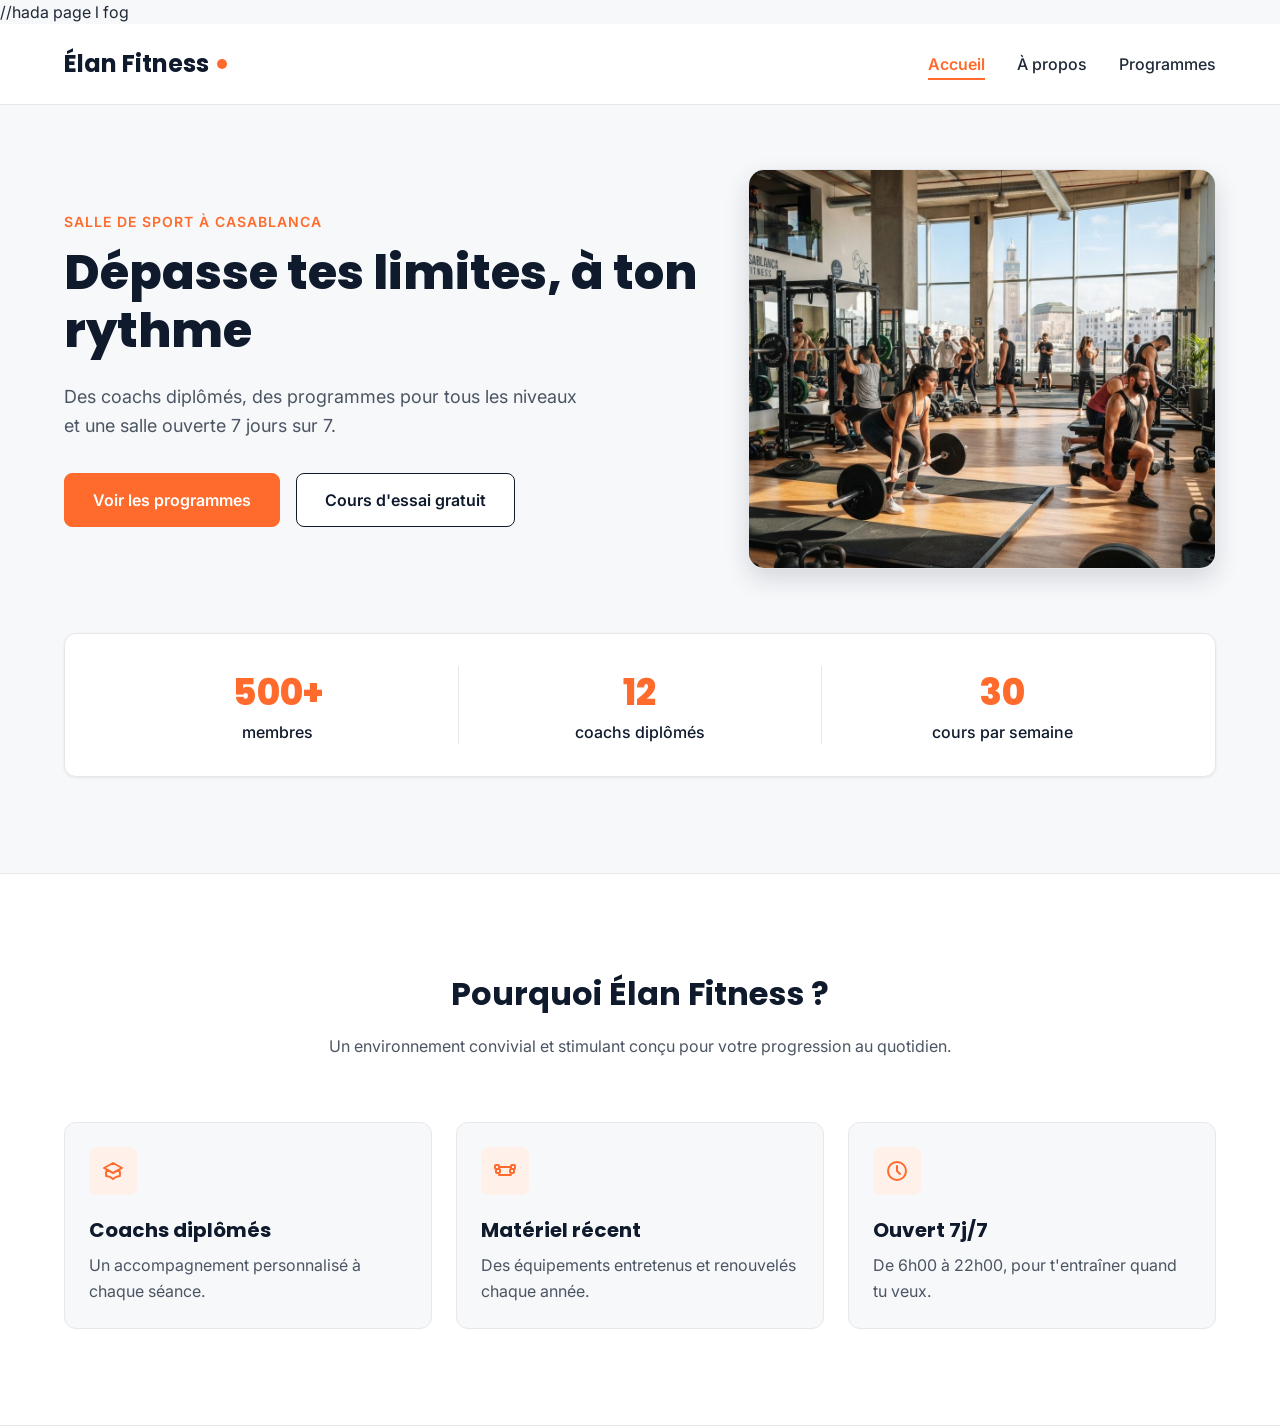
==== Amélioration d'un site web de Fitness/index.html @ 56b57215 "frist commit" ====
//hada page l fog

<!DOCTYPE html>
<html lang="fr">
<head>
  <meta charset="UTF-8">
  <meta name="viewport" content="width=device-width, initial-scale=1">
  <meta name="description" content="Élan Fitness, salle de sport à Casablanca : musculation, yoga, cardio et boxe fitness avec des coachs diplômés. Réservez votre cours d'essai gratuit.">
  <title>Élan Fitness | Salle de sport à Casablanca</title>

  <link rel="preconnect" href="https://fonts.googleapis.com">
  <link rel="preconnect" href="https://fonts.gstatic.com" crossorigin>
  <link href="https://fonts.googleapis.com/css2?family=Inter:wght@400;500;600&family=Poppins:wght@600;700;800&display=swap" rel="stylesheet">

  <link rel="stylesheet" href="style.css">
</head>

<body>

  <header class="en-tete">
    <div class="conteneur en-tete-contenu">
      <a href="#accueil" class="logo">Élan Fitness</a>

      <nav aria-label="Navigation principale">
        <ul class="menu">
          <li><a href="#accueil" class="lien-actif">Accueil</a></li>
          <li><a href="index2.html">À propos</a></li>
          <li><a href="#programmes">Programmes</a></li>
        </ul>
      </nav>
    </div>
  </header>

  <main>
     <section id="accueil" class="hero">
      <div class="conteneur">

        <div class="hero-contenu">
          <div class="hero-texte">
            <p class="sur-titre">Salle de sport à Casablanca</p>
            <h1>Dépasse tes limites, à ton rythme</h1>
            <p class="hero-description">
              Des coachs diplômés, des programmes pour tous les niveaux et une salle ouverte 7 jours sur 7.
            </p>
            <div class="boutons">
              <a href="#programmes" class="bouton bouton-principal">Voir les programmes</a>
              <a href="#contact" class="bouton bouton-secondaire">Cours d'essai gratuit</a>
            </div>
          </div>

          <img class="hero-image" src="img/hero.jpg" alt="Des personnes s'entraînent dans une salle de sport lumineuse à Casablanca">
        </div>

        <div class="chiffres">
          <div class="chiffre">
            <p class="chiffre-nombre">500+</p>
            <p>membres</p>
          </div>
          <div class="chiffre">
            <p class="chiffre-nombre">12</p>
            <p>coachs diplômés</p>
          </div>
          <div class="chiffre">
            <p class="chiffre-nombre">30</p>
            <p>cours par semaine</p>
          </div>
        </div>

      </div>
    </section>

    <section class="section section-blanche">
      <div class="conteneur">

        <div class="section-titre">
          <h2>Pourquoi Élan Fitness ?</h2>
          <p>Un environnement convivial et stimulant conçu pour votre progression au quotidien.</p>
        </div>

        <div class="cartes">
          <article class="carte carte-avantage">
            <div class="icone"><img src="img/icone-coach.svg" alt=""></div>
            <h3>Coachs diplômés</h3>
            <p>Un accompagnement personnalisé à chaque séance.</p>
          </article>

          <article class="carte carte-avantage">
            <div class="icone"><img src="img/icone-materiel.svg" alt=""></div>
            <h3>Matériel récent</h3>
            <p>Des équipements entretenus et renouvelés chaque année.</p>
          </article>

          <article class="carte carte-avantage">
            <div class="icone"><img src="img/icone-horloge.svg" alt=""></div>
            <h3>Ouvert 7j/7</h3>
            <p>De 6h00 à 22h00, pour t'entraîner quand tu veux.</p>
          </article>
        </div>

      </div>
    </section>
---- Amélioration d'un site web de Fitness/style.css ----
* {
  box-sizing: border-box;
  margin: 0;
  padding: 0;
}

html {
  scroll-behavior: smooth;
}

body {
  font-family: 'Inter', Arial, sans-serif;
  font-size: 16px;
  line-height: 1.5;
  color: #1F2937;
  background-color: #F7F8FA;
}

h1, h2, h3, h4 {
  font-family: 'Poppins', Arial, sans-serif;
  color: #0F1B2D;
}

a {
  color: inherit;
  text-decoration: none;
}

ul {
  list-style: none;
}

img {
  display: block;
  max-width: 100%;
}

a:focus-visible,
button:focus-visible {
  outline: 3px solid #FF6B2C;
  outline-offset: 2px;
}

.conteneur {
  width: 100%;
  max-width: 1200px;
  margin: 0 auto;
  padding: 0 24px;
}

.section {
  padding: 96px 0;
}

.section-blanche {
  background-color: #FFFFFF;
  border-top: 1px solid #E5E7EB;
  border-bottom: 1px solid #E5E7EB;
}

.section-titre {
  max-width: 640px;
  margin: 0 auto 64px;
  text-align: center;
}

.section-titre h2 {
  font-size: 32px;
  margin-bottom: 16px;
}

.section-titre h3 {
  font-size: 26px;
  margin-bottom: 12px;
}

.section-titre p {
  color: #4B5563;
}

.sur-titre {
  font-size: 14px;
  font-weight: 600;
  color: #FF6B2C;
  text-transform: uppercase;
  letter-spacing: 1px;
  margin-bottom: 12px;
}

.bouton {
  display: inline-block;
  padding: 14px 28px;
  border-radius: 8px;
  font-size: 16px;
  font-weight: 600;
  text-align: center;
  cursor: pointer;
}

.bouton-principal {
  background-color: #FF6B2C;
  border: 1px solid #FF6B2C;
  color: #FFFFFF;
}

.bouton-principal:hover {
  background-color: #F05817;
}

.bouton-secondaire {
  background-color: #FFFFFF;
  border: 1px solid #0F1B2D;
  color: #0F1B2D;
}

.bouton-secondaire:hover {
  background-color: #F3F4F6;
}

.cartes {
  display: flex;
  gap: 24px;
}

.carte {
  flex: 1;
  background-color: #FFFFFF;
  border: 1px solid #E5E7EB;
  border-radius: 12px;
  box-shadow: 0 1px 3px rgba(15, 27, 45, 0.08);
}

.icone {
  width: 48px;
  height: 48px;
  background-color: #FFF0EA;
  border-radius: 8px;
  display: flex;
  align-items: center;
  justify-content: center;
}

.icone img {
  width: 24px;
  height: 24px;
}

.icone-petite {
  width: 32px;
  height: 32px;
  border-radius: 50%;
}

.icone-petite img {
  width: 16px;
  height: 16px;
}

.en-tete {
  position: sticky;
  top: 0;
  z-index: 10;
  background-color: #FFFFFF;
  border-bottom: 1px solid #E5E7EB;
}

.en-tete-contenu {
  height: 80px;
  display: flex;
  align-items: center;
  justify-content: space-between;
}

.logo {
  display: flex;
  align-items: center;
  font-family: 'Poppins', Arial, sans-serif;
  font-size: 24px;
  font-weight: 700;
  color: #0F1B2D;
}

.logo::after {
  content: "";
  width: 10px;
  height: 10px;
  margin-left: 8px;
  background-color: #FF6B2C;
  border-radius: 50%;
}

.menu {
  display: flex;
  gap: 32px;
}

.menu a {
  font-weight: 500;
  padding-bottom: 4px;
  border-bottom: 2px solid transparent;
}

.menu a:hover {
  color: #FF6B2C;
}

.menu .lien-actif {
  color: #FF6B2C;
  font-weight: 600;
  border-bottom-color: #FF6B2C;
}

.hero {
  padding: 64px 0 96px;
}

.hero-contenu {
  display: flex;
  align-items: center;
  gap: 32px;
}

.hero-texte {
  flex: 7;
}

.hero-texte h1 {
  font-size: 48px;
  font-weight: 800;
  line-height: 1.2;
  margin-bottom: 24px;
}

.hero-description {
  max-width: 520px;
  font-size: 18px;
  line-height: 1.6;
  color: #4B5563;
  margin-bottom: 32px;
}

.boutons {
  display: flex;
  flex-wrap: wrap;
  gap: 16px;
}

.hero-image {
  flex: 5;
  min-width: 0;
  height: 400px;
  object-fit: cover;
  border-radius: 16px;
  border: 1px solid #E5E7EB;
  box-shadow: 0 10px 25px rgba(15, 27, 45, 0.15);
}

.chiffres {
  display: flex;
  margin-top: 64px;
  padding: 32px;
  background-color: #FFFFFF;
  border: 1px solid #E5E7EB;
  border-radius: 12px;
  box-shadow: 0 1px 3px rgba(15, 27, 45, 0.08);
}

.chiffre {
  flex: 1;
  text-align: center;
  font-weight: 500;
  color: #0F1B2D;
}

.chiffre + .chiffre {
  border-left: 1px solid #E5E7EB;
}

.chiffre-nombre {
  font-family: 'Poppins', Arial, sans-serif;
  font-size: 36px;
  font-weight: 800;
  color: #FF6B2C;
}

.carte-avantage {
  padding: 24px;
  background-color: #F7F8FA;
  box-shadow: none;
}

.carte-avantage .icone {
  margin-bottom: 20px;
}

.carte-avantage h3 {
  font-size: 20px;
  margin-bottom: 8px;
}

.carte-avantage p {
  color: #4B5563;
  line-height: 1.6;
}

.apropos-contenu {
  display: flex;
  align-items: center;
  gap: 64px;
}

.apropos-texte {
  flex: 7;
}

.apropos-texte h2 {
  font-size: 36px;
  line-height: 1.2;
  margin-bottom: 20px;
}

.apropos-texte p {
  color: #4B5563;
  line-height: 1.7;
  margin-bottom: 16px;
}

.valeurs {
  display: flex;
  gap: 16px;
  margin-top: 32px;
}

.valeur {
  flex: 1;
  display: flex;
  align-items: center;
  gap: 12px;
  padding: 12px 16px;
  background-color: #FFFFFF;
  border: 1px solid #E5E7EB;
  border-radius: 12px;
  font-family: 'Poppins', Arial, sans-serif;
  font-size: 14px;
  font-weight: 600;
  color: #0F1B2D;
}

.apropos-image {
  flex: 5;
  min-width: 0;
  height: 360px;
  object-fit: cover;
  border-radius: 16px;
  box-shadow: 0 10px 25px rgba(15, 27, 45, 0.15);
}

.carte-programme {
  display: flex;
  flex-direction: column;
  overflow: hidden;
}

.carte-programme > img {
  width: 100%;
  height: 200px;
  object-fit: cover;
}

.programme-corps {
  flex: 1;
  display: flex;
  flex-direction: column;
  padding: 20px;
}

.programme-corps h3 {
  font-size: 20px;
  margin-bottom: 8px;
}

.programme-corps p {
  font-size: 15px;
  color: #4B5563;
}

.etiquette {
  align-self: flex-start;
  padding: 4px 10px;
  margin-bottom: 12px;
  border-radius: 6px;
  font-size: 12px;
  font-weight: 600;
}

.etiquette-orange {
  background-color: #FFEDE5;
  color: #C2410C;
}

.etiquette-bleue {
  background-color: #DBEAFE;
  color: #1D4ED8;
}

.etiquette-verte {
  background-color: #D1FAE5;
  color: #047857;
}

.programme-corps .duree {
  display: flex;
  align-items: center;
  gap: 8px;
  margin-top: auto;
  padding-top: 16px;
  border-top: 1px solid #E5E7EB;
  font-size: 13px;
  font-weight: 600;
  color: #0F1B2D;
}

.programme-corps h3 + p {
  margin-bottom: 16px;
}

.duree img {
  width: 16px;
  height: 16px;
}

.formules {
  margin-top: 96px;
}

.formule {
  position: relative;
  display: flex;
  flex-direction: column;
  padding: 28px;
}

.formule h4 {
  font-size: 20px;
}

.prix {
  margin: 8px 0 16px;
  font-family: 'Poppins', Arial, sans-serif;
  font-size: 30px;
  font-weight: 800;
  color: #FF6B2C;
}

.prix span {
  font-family: 'Inter', Arial, sans-serif;
  font-size: 16px;
  font-weight: 500;
  color: #4B5563;
}

.prix-note {
  margin: -8px 0 16px;
  font-size: 13px;
  color: #4B5563;
}

.formule-liste {
  flex: 1;
  margin-bottom: 24px;
}

.formule-liste li {
  padding-left: 28px;
  margin-bottom: 12px;
  font-size: 15px;
  background-image: url('img/icone-check.svg');
  background-repeat: no-repeat;
  background-position: left center;
  background-size: 16px;
}

.formule .bouton {
  display: block;
}

.formule-populaire {
  border: 2px solid #FF6B2C;
  box-shadow: 0 10px 25px rgba(255, 107, 44, 0.2);
}

.badge-populaire {
  position: absolute;
  top: -14px;
  left: 50%;
  transform: translateX(-50%);
  padding: 4px 14px;
  background-color: #FF6B2C;
  border-radius: 999px;
  font-size: 12px;
  font-weight: 700;
  text-transform: uppercase;
  color: #FFFFFF;
}

.pied-de-page {
  padding: 48px 0 32px;
  background-color: #0F1B2D;
  color: #FFFFFF;
}

.pied-haut {
  display: flex;
  justify-content: space-between;
  align-items: flex-start;
  padding-bottom: 32px;
  border-bottom: 1px solid rgba(255, 255, 255, 0.15);
}

.logo-clair {
  color: #FFFFFF;
}

.slogan {
  margin-top: 8px;
  font-size: 14px;
  font-style: italic;
  color: #CBD5E1;
}

.menu-pied {
  gap: 24px;
}

.menu-pied a {
  font-size: 14px;
  font-weight: 400;
  color: #E2E8F0;
}

.pied-bas {
  display: flex;
  justify-content: space-between;
  margin-top: 24px;
  font-size: 13px;
  color: #94A3B8;
}
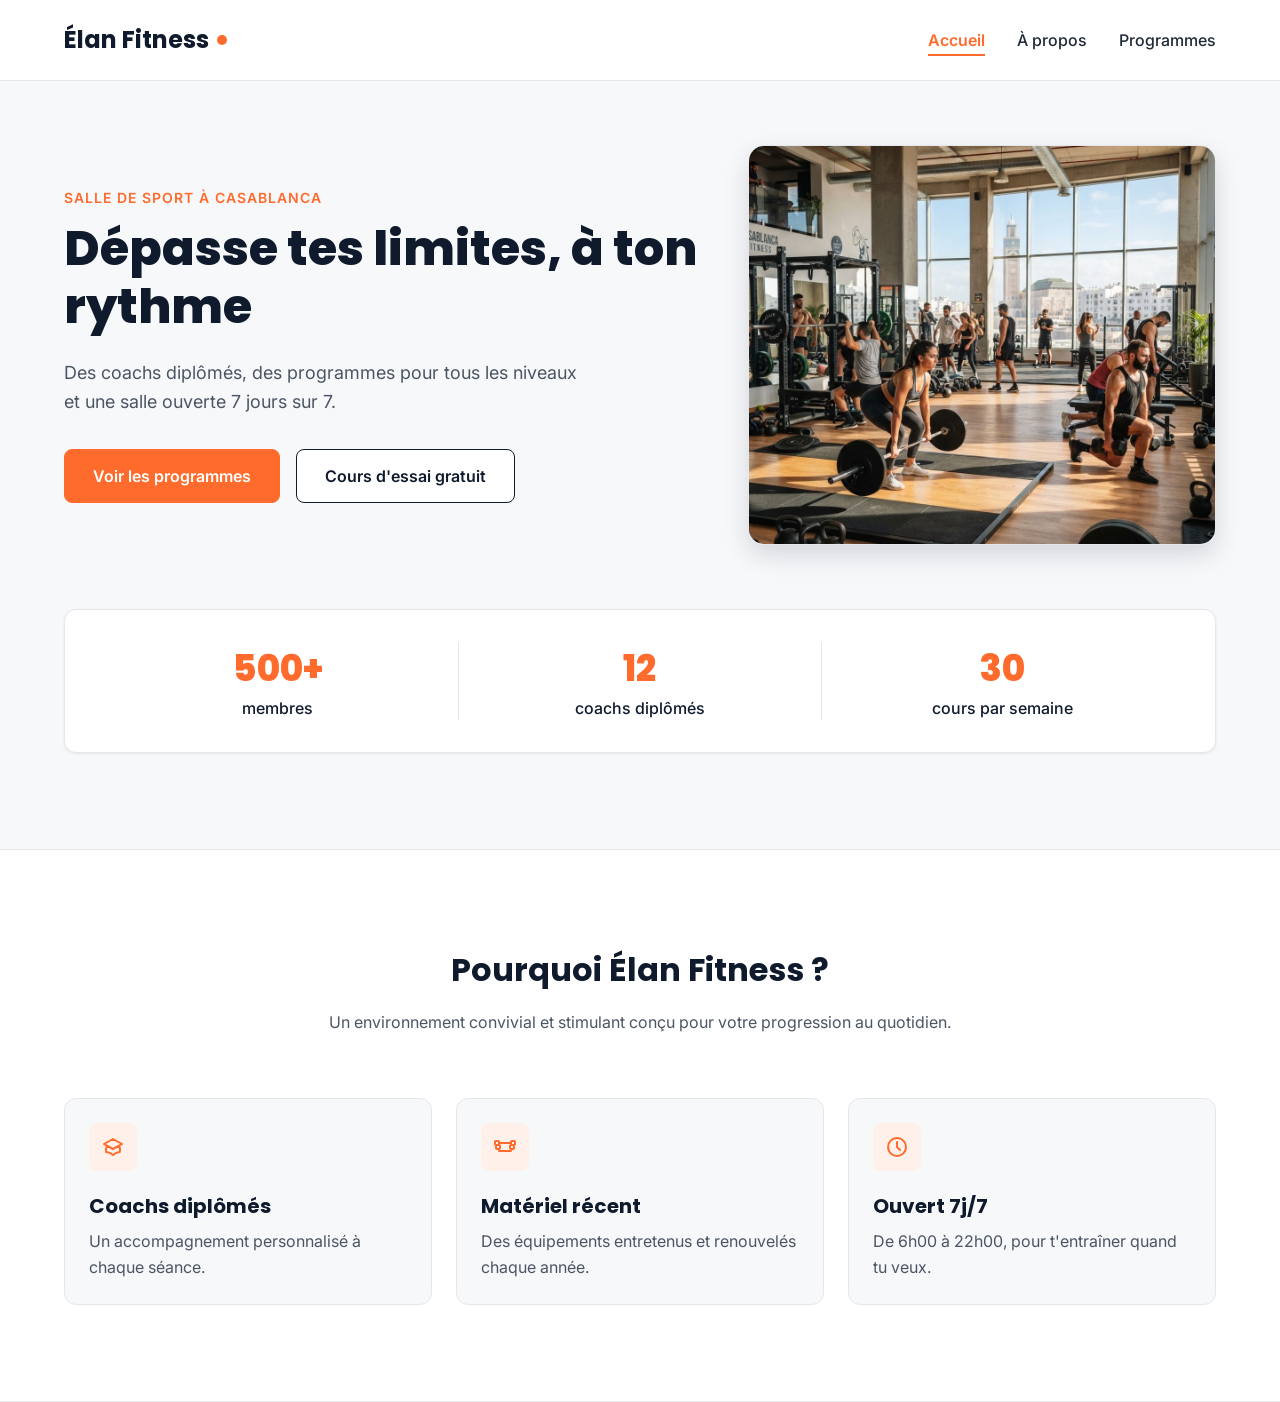
==== commit db92cc29: "seconde commit" ====
--- a/Amélioration d'un site web de Fitness/index.html
+++ b/Amélioration d'un site web de Fitness/index.html
@@ -1,4 +1,3 @@
-//hada page l fog
 
 <!DOCTYPE html>
 <html lang="fr">
@@ -25,7 +24,7 @@
         <ul class="menu">
           <li><a href="#accueil" class="lien-actif">Accueil</a></li>
           <li><a href="index2.html">À propos</a></li>
-          <li><a href="#programmes">Programmes</a></li>
+          <li><a href="index3.html">Programmes</a></li>
         </ul>
       </nav>
     </div>
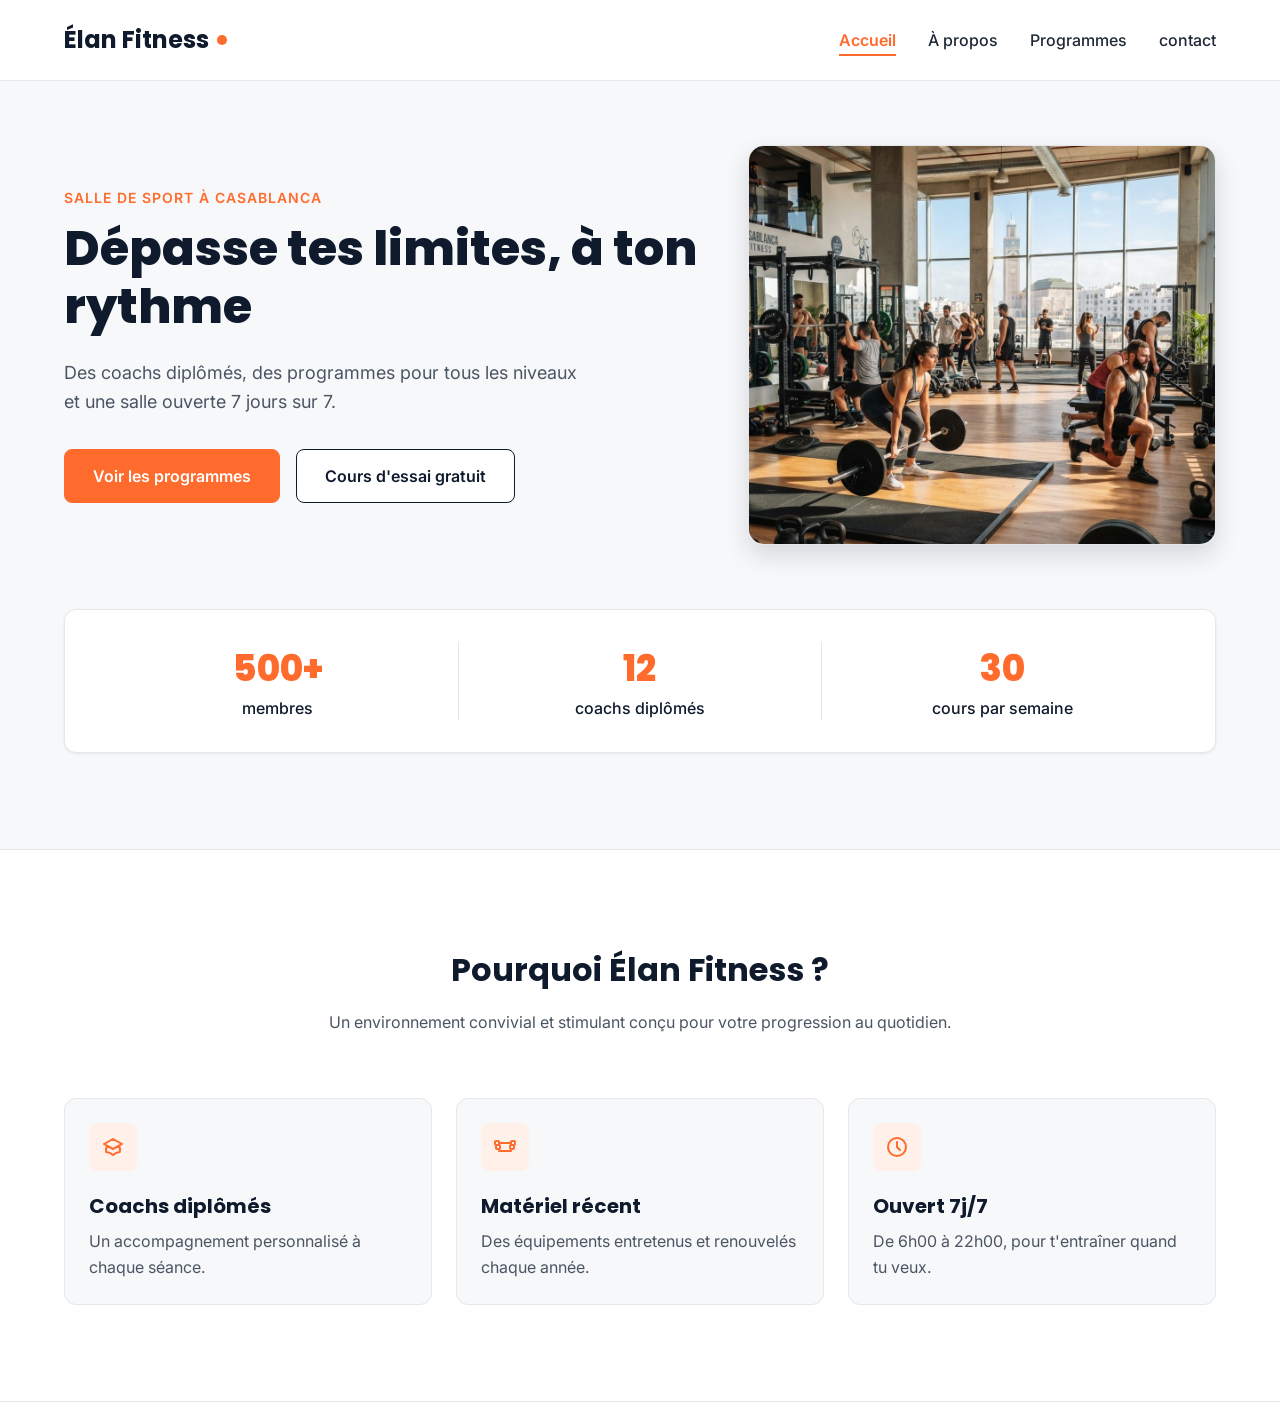
==== commit d92d6b03: "triple commit" ====
--- a/Amélioration d'un site web de Fitness/index.html
+++ b/Amélioration d'un site web de Fitness/index.html
@@ -25,6 +25,8 @@
           <li><a href="#accueil" class="lien-actif">Accueil</a></li>
           <li><a href="index2.html">À propos</a></li>
           <li><a href="index3.html">Programmes</a></li>
+          <li><a href="index4.html">contact</a></li>
+
         </ul>
       </nav>
     </div>
--- a/Amélioration d'un site web de Fitness/style.css
+++ b/Amélioration d'un site web de Fitness/style.css
@@ -16,7 +16,10 @@
   background-color: #F7F8FA;
 }
 
-h1, h2, h3, h4 {
+h1,
+h2,
+h3,
+h4 {
   font-family: 'Poppins', Arial, sans-serif;
   color: #0F1B2D;
 }
@@ -272,7 +275,7 @@
   color: #0F1B2D;
 }
 
-.chiffre + .chiffre {
+.chiffre+.chiffre {
   border-left: 1px solid #E5E7EB;
 }
 
@@ -361,7 +364,7 @@
   overflow: hidden;
 }
 
-.carte-programme > img {
+.carte-programme>img {
   width: 100%;
   height: 200px;
   object-fit: cover;
@@ -420,7 +423,7 @@
   color: #0F1B2D;
 }
 
-.programme-corps h3 + p {
+.programme-corps h3+p {
   margin-bottom: 16px;
 }
 
@@ -545,3 +548,4 @@
   font-size: 13px;
   color: #94A3B8;
 }
+
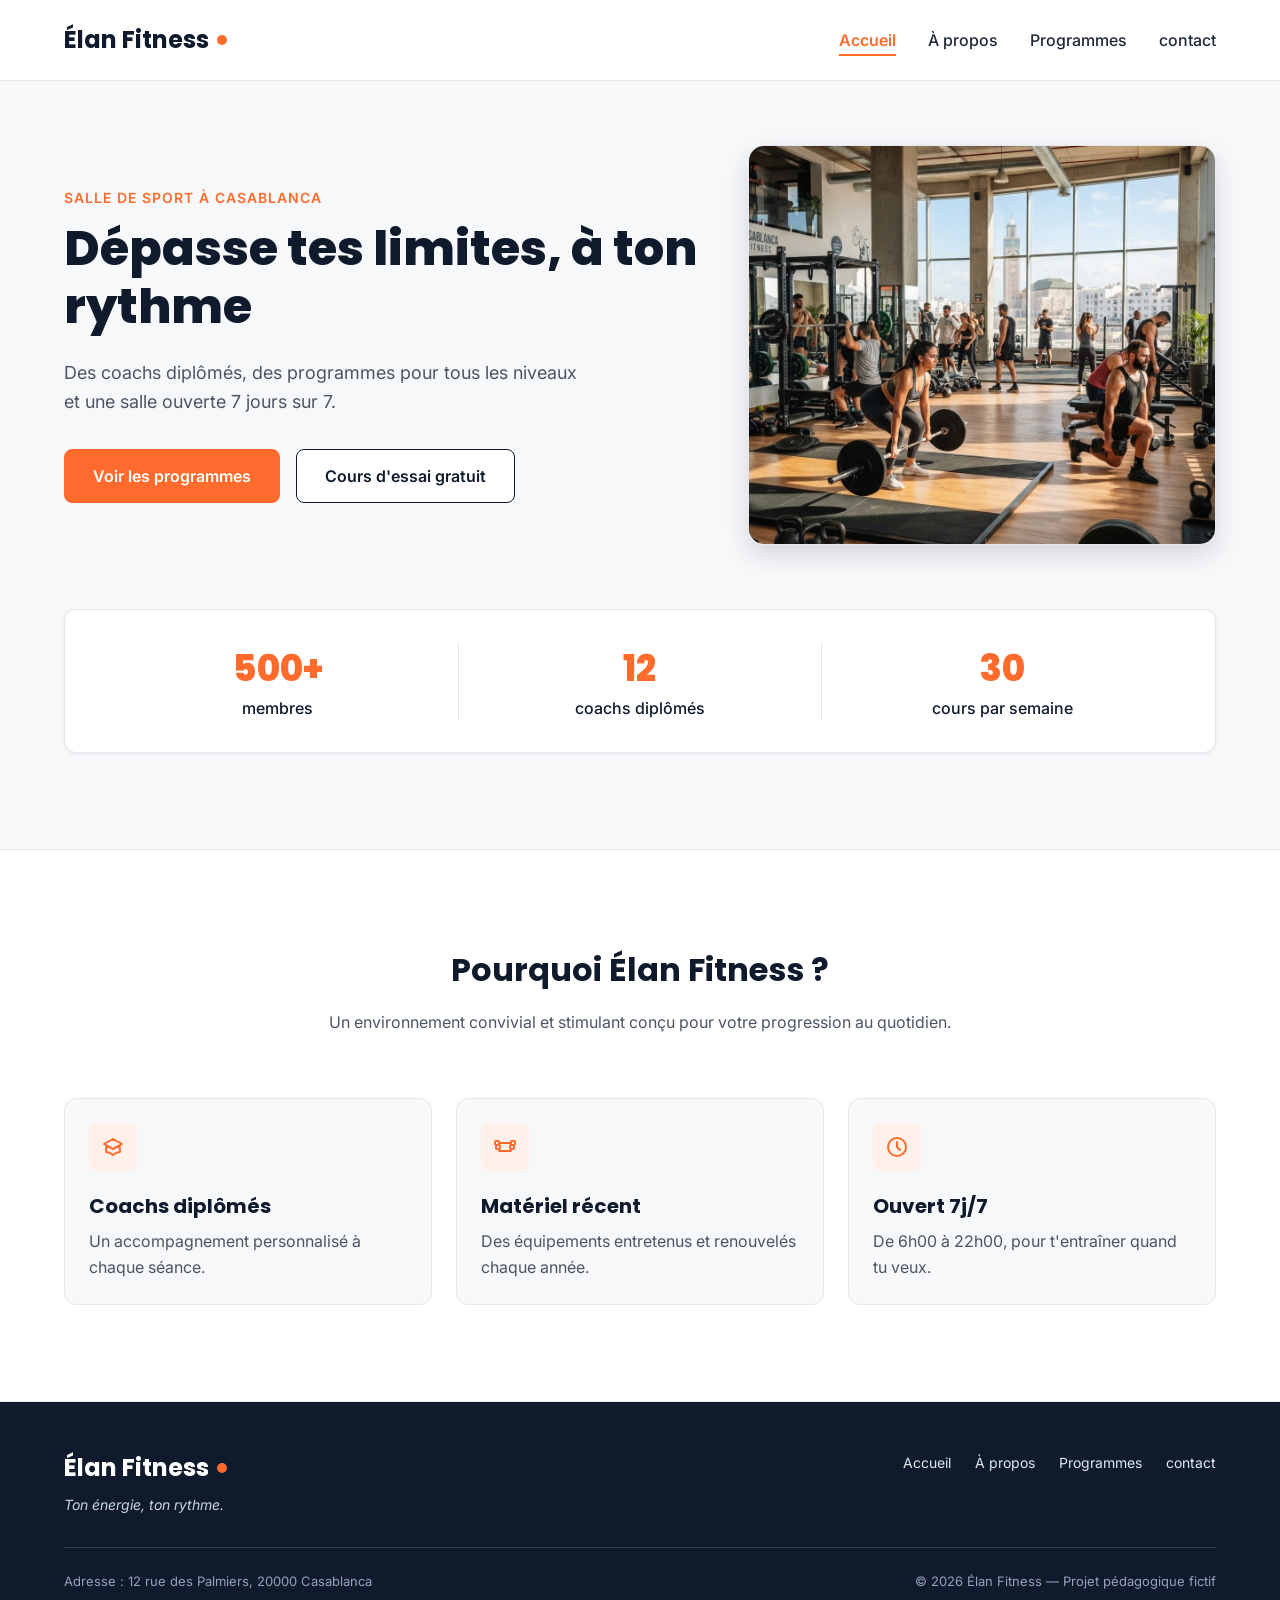
==== commit 1ca154b8: "v4" ====
--- a/Amélioration d'un site web de Fitness/index.html
+++ b/Amélioration d'un site web de Fitness/index.html
@@ -100,5 +100,37 @@
 
       </div>
     </section>
+      </main>
+
+  <footer class="pied-de-page">
+    <div class="conteneur">
+
+      <div class="pied-haut">
+        <div>
+          <p class="logo logo-clair">Élan Fitness</p>
+          <p class="slogan">Ton énergie, ton rythme.</p>
+        </div>
+
+        <nav aria-label="Navigation du pied de page">
+          <ul class="menu menu-pied">
+            <li><a href="index.html">Accueil</a></li>
+            <li><a href="index2.html">À propos</a></li>
+            <li><a href="index3.html">Programmes</a></li>
+            <li><a href="index4.html">contact</a></li>
+            
+          </ul>
+        </nav>
+      </div>
+
+      <div class="pied-bas">
+        <p>Adresse : 12 rue des Palmiers, 20000 Casablanca</p>
+        <p>&copy; 2026 Élan Fitness — Projet pédagogique fictif</p>
+      </div>
+
+    </div>
+  </footer>
+
+</body>
+</html>
 
     
--- a/Amélioration d'un site web de Fitness/style.css
+++ b/Amélioration d'un site web de Fitness/style.css
@@ -549,3 +549,46 @@
   color: #94A3B8;
 }
 
+.pied-de-page {
+  padding: 48px 0 32px;
+  background-color: #0F1B2D;
+  color: #FFFFFF;
+}
+
+.pied-haut {
+  display: flex;
+  justify-content: space-between;
+  align-items: flex-start;
+  padding-bottom: 32px;
+  border-bottom: 1px solid rgba(255, 255, 255, 0.15);
+}
+
+.logo-clair {
+  color: #FFFFFF;
+}
+
+.slogan {
+  margin-top: 8px;
+  font-size: 14px;
+  font-style: italic;
+  color: #CBD5E1;
+}
+
+.menu-pied {
+  gap: 24px;
+}
+
+.menu-pied a {
+  font-size: 14px;
+  font-weight: 400;
+  color: #E2E8F0;
+}
+
+.pied-bas {
+  display: flex;
+  justify-content: space-between;
+  margin-top: 24px;
+  font-size: 13px;
+  color: #94A3B8;
+}
+
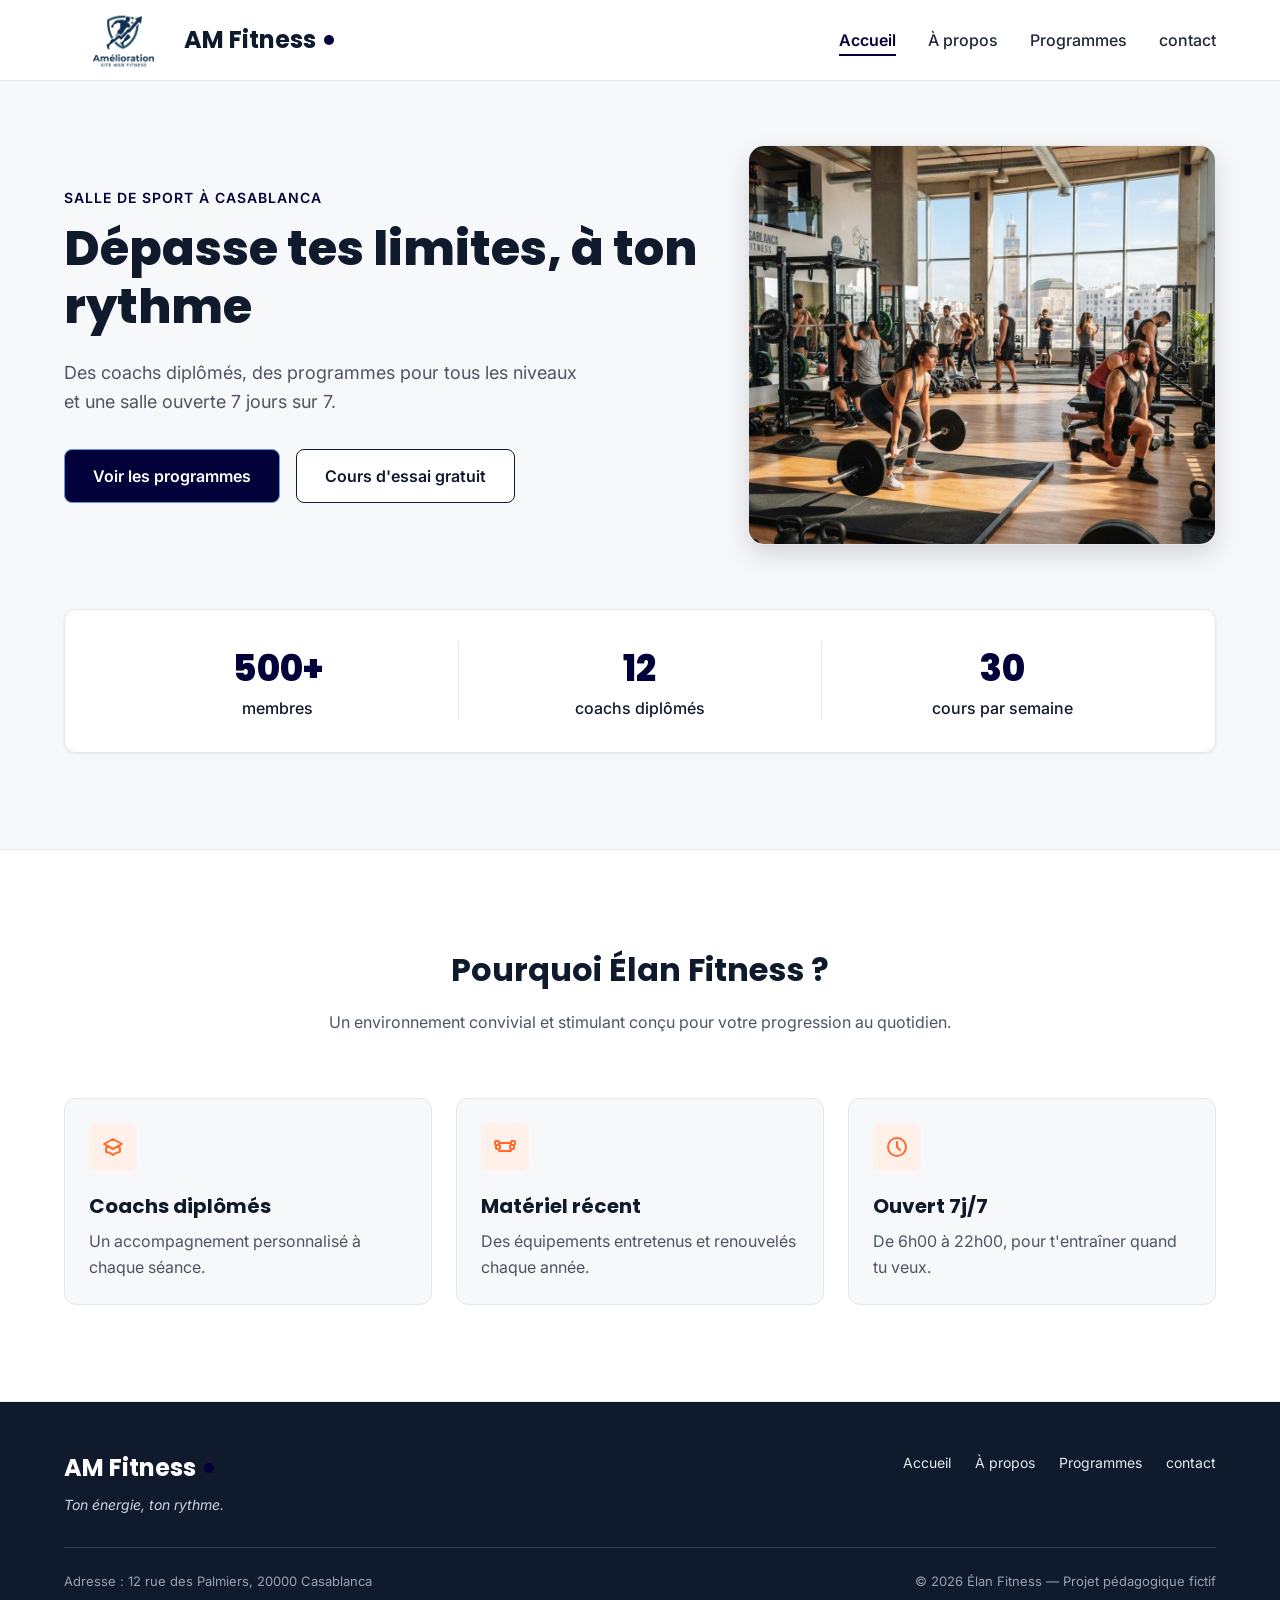
==== commit 808eff97: "v5" ====
--- a/Amélioration d'un site web de Fitness/index.html
+++ b/Amélioration d'un site web de Fitness/index.html
@@ -18,7 +18,7 @@
 
   <header class="en-tete">
     <div class="conteneur en-tete-contenu">
-      <a href="#accueil" class="logo">Élan Fitness</a>
+      <a href="#accueil" class="logo"><img src="img/transparent-image.png" id="logo">AM Fitness </a>
 
       <nav aria-label="Navigation principale">
         <ul class="menu">
@@ -107,13 +107,13 @@
 
       <div class="pied-haut">
         <div>
-          <p class="logo logo-clair">Élan Fitness</p>
+          <p class="logo logo-clair">AM Fitness </a></p>
           <p class="slogan">Ton énergie, ton rythme.</p>
         </div>
 
         <nav aria-label="Navigation du pied de page">
           <ul class="menu menu-pied">
-            <li><a href="index.html">Accueil</a></li>
+            <li><a href="index.html" >Accueil</a></li>
             <li><a href="index2.html">À propos</a></li>
             <li><a href="index3.html">Programmes</a></li>
             <li><a href="index4.html">contact</a></li>
--- a/Amélioration d'un site web de Fitness/style.css
+++ b/Amélioration d'un site web de Fitness/style.css
@@ -84,7 +84,7 @@
 .sur-titre {
   font-size: 14px;
   font-weight: 600;
-  color: #FF6B2C;
+  color: #02013a;
   text-transform: uppercase;
   letter-spacing: 1px;
   margin-bottom: 12px;
@@ -101,13 +101,13 @@
 }
 
 .bouton-principal {
-  background-color: #FF6B2C;
-  border: 1px solid #FF6B2C;
+  background-color: #02013a;
+  border: 1px solid cornflowerblue;
   color: #FFFFFF;
 }
 
 .bouton-principal:hover {
-  background-color: #F05817;
+  background-color: #02013a;
 }
 
 .bouton-secondaire {
@@ -188,7 +188,7 @@
   width: 10px;
   height: 10px;
   margin-left: 8px;
-  background-color: #FF6B2C;
+  background-color: #02013a;
   border-radius: 50%;
 }
 
@@ -204,13 +204,13 @@
 }
 
 .menu a:hover {
-  color: #FF6B2C;
+  color: #02013a;
 }
 
 .menu .lien-actif {
-  color: #FF6B2C;
+  color: #02013a;
   font-weight: 600;
-  border-bottom-color: #FF6B2C;
+  border-bottom-color: #02013a;
 }
 
 .hero {
@@ -283,7 +283,7 @@
   font-family: 'Poppins', Arial, sans-serif;
   font-size: 36px;
   font-weight: 800;
-  color: #FF6B2C;
+  color: #02013a;
 }
 
 .carte-avantage {
@@ -398,12 +398,12 @@
 
 .etiquette-orange {
   background-color: #FFEDE5;
-  color: #C2410C;
+  color: #02013a;
 }
 
 .etiquette-bleue {
   background-color: #DBEAFE;
-  color: #1D4ED8;
+  color: #02013a;
 }
 
 .etiquette-verte {
@@ -452,7 +452,7 @@
   font-family: 'Poppins', Arial, sans-serif;
   font-size: 30px;
   font-weight: 800;
-  color: #FF6B2C;
+  color: #040070;
 }
 
 .prix span {
@@ -488,7 +488,7 @@
 }
 
 .formule-populaire {
-  border: 2px solid #FF6B2C;
+  border: 2px solid #02013a;
   box-shadow: 0 10px 25px rgba(255, 107, 44, 0.2);
 }
 
@@ -498,7 +498,7 @@
   left: 50%;
   transform: translateX(-50%);
   padding: 4px 14px;
-  background-color: #FF6B2C;
+  background-color: #02013a;
   border-radius: 999px;
   font-size: 12px;
   font-weight: 700;
@@ -592,3 +592,9 @@
   color: #94A3B8;
 }
 
+#logo{
+  max-height: 150px;
+  max-width: 200px;
+  width: 120px;
+  height: 120px
+}
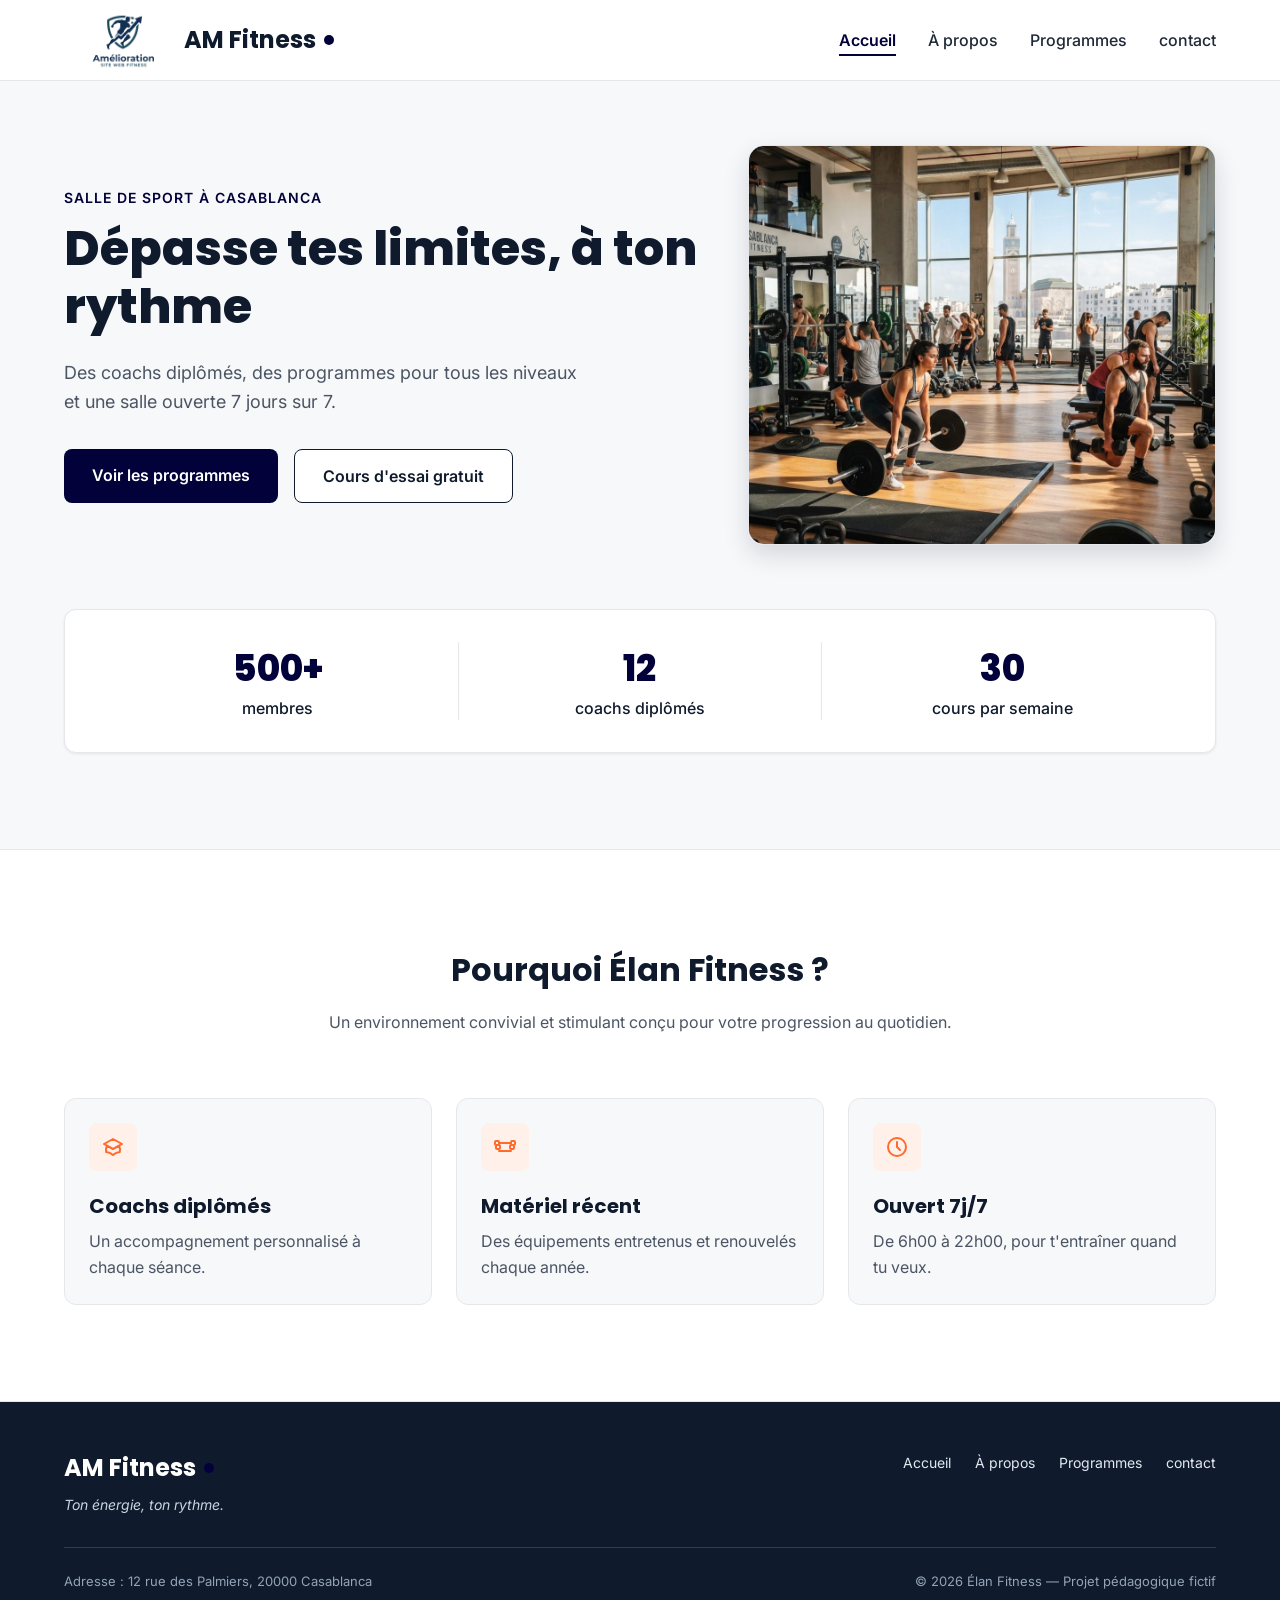
==== commit 1e941089: "v6" ====
--- a/Amélioration d'un site web de Fitness/index.html
+++ b/Amélioration d'un site web de Fitness/index.html
@@ -5,7 +5,7 @@
   <meta charset="UTF-8">
   <meta name="viewport" content="width=device-width, initial-scale=1">
   <meta name="description" content="Élan Fitness, salle de sport à Casablanca : musculation, yoga, cardio et boxe fitness avec des coachs diplômés. Réservez votre cours d'essai gratuit.">
-  <title>Élan Fitness | Salle de sport à Casablanca</title>
+  <title >Élan Fitness | Salle de sport à Casablanca </title>
 
   <link rel="preconnect" href="https://fonts.googleapis.com">
   <link rel="preconnect" href="https://fonts.gstatic.com" crossorigin>
@@ -44,8 +44,8 @@
               Des coachs diplômés, des programmes pour tous les niveaux et une salle ouverte 7 jours sur 7.
             </p>
             <div class="boutons">
-              <a href="#programmes" class="bouton bouton-principal">Voir les programmes</a>
-              <a href="#contact" class="bouton bouton-secondaire">Cours d'essai gratuit</a>
+              <a href="index3.html" class="bouton bouton-principal">Voir les programmes</a>
+              <a href="index4.html" class="bouton bouton-secondaire">Cours d'essai gratuit</a>
             </div>
           </div>
 
--- a/Amélioration d'un site web de Fitness/style.css
+++ b/Amélioration d'un site web de Fitness/style.css
@@ -1,4 +1,4 @@
-* {
+  * {
   box-sizing: border-box;
   margin: 0;
   padding: 0;
@@ -40,7 +40,7 @@
 
 a:focus-visible,
 button:focus-visible {
-  outline: 3px solid #FF6B2C;
+  outline: 3px solid ;
   outline-offset: 2px;
 }
 
@@ -102,7 +102,7 @@
 
 .bouton-principal {
   background-color: #02013a;
-  border: 1px solid cornflowerblue;
+  border: 1px solid co;
   color: #FFFFFF;
 }
 
@@ -597,4 +597,18 @@
   max-width: 200px;
   width: 120px;
   height: 120px
-}+}
+@media(Max-width:767px){
+  .hero-image {
+  flex: 5;
+  min-width: 0px;
+  height: 200px;
+  
+  object-fit: cover;
+  border-radius: 16px;
+  border: 1px solid #E5E7EB;
+  box-shadow: 0 10px 25px rgba(15, 27, 45, 0.15);
+}
+
+}
+
